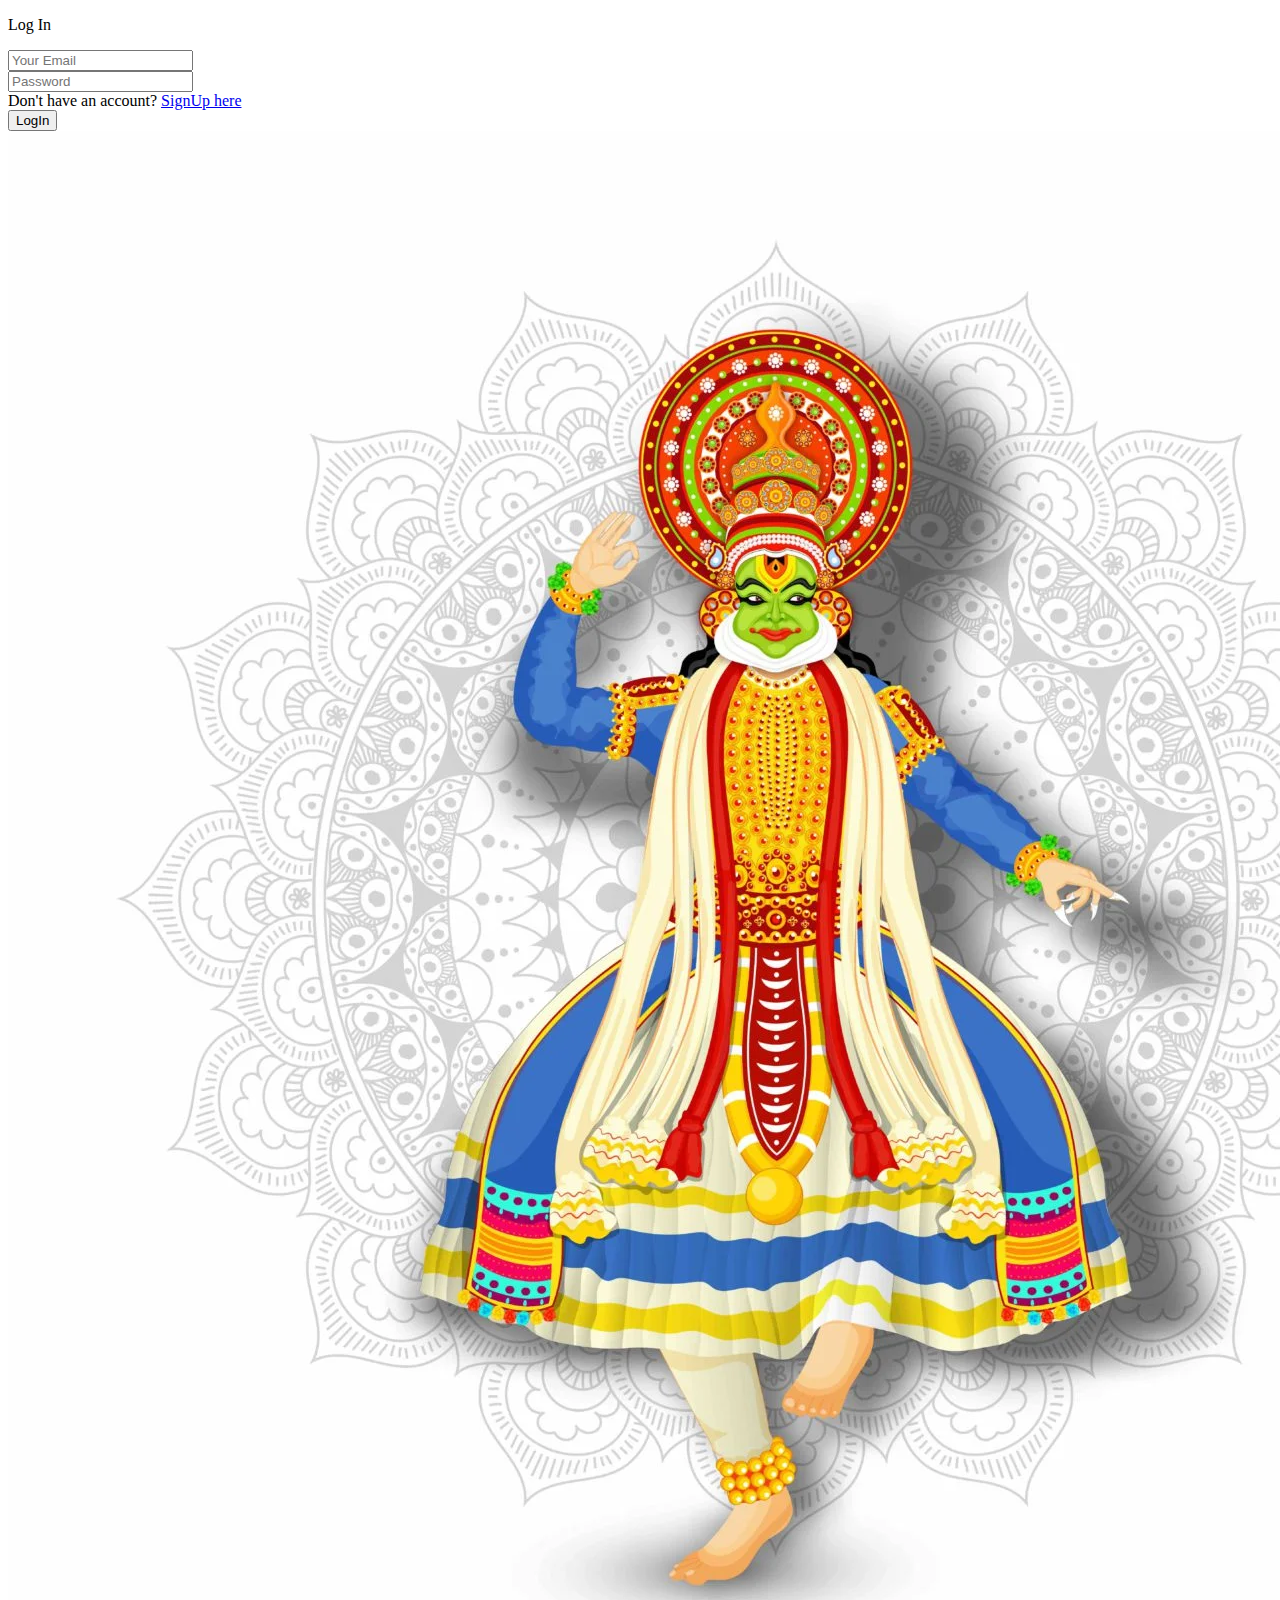
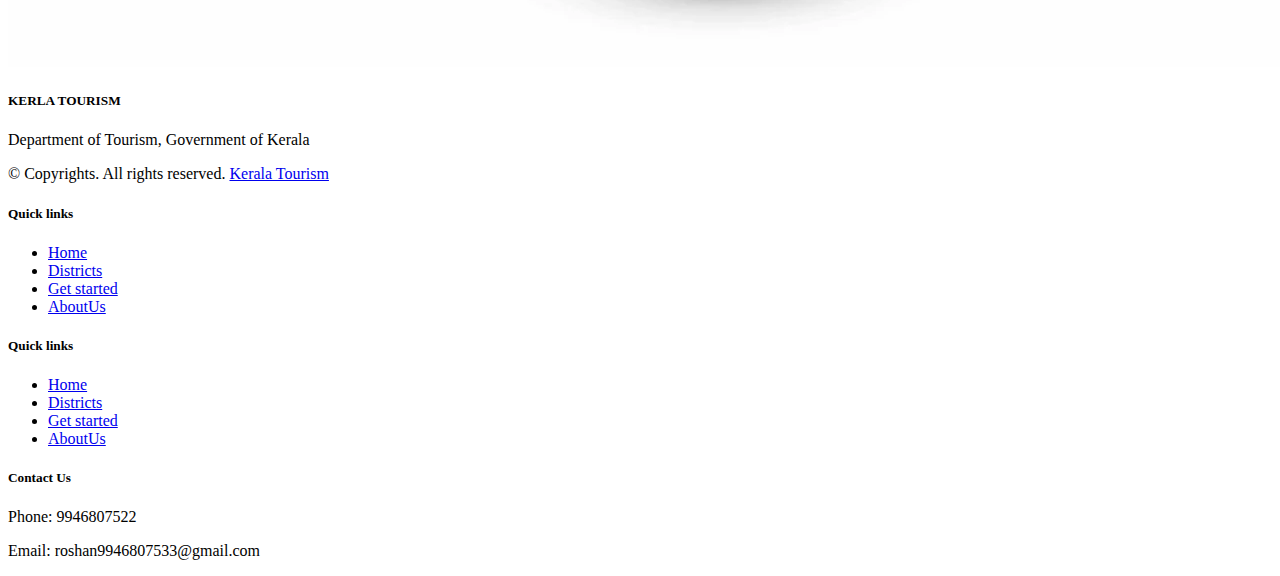
==== login.html @ d575da6b "first" ====
<!DOCTYPE html>
<html lang="en">

<head>
  <meta charset="UTF-8">
  <meta http-equiv="X-UA-Compatible" content="IE=edge">
  <meta name="viewport" content="width=device-width, initial-scale=1.0">
  <title>Kerala Tourism</title>
  <link href="https://cdn.jsdelivr.net/npm/bootstrap@5.0.2/dist/css/bootstrap.min.css" rel="stylesheet"
    integrity="sha384-EVSTQN3/azprG1Anm3QDgpJLIm9Nao0Yz1ztcQTwFspd3yD65VohhpuuCOmLASjC" crossorigin="anonymous">
  <script src="https://cdn.jsdelivr.net/npm/bootstrap@5.0.2/dist/js/bootstrap.bundle.min.js"
    integrity="sha384-MrcW6ZMFYlzcLA8Nl+NtUVF0sA7MsXsP1UyJoMp4YLEuNSfAP+JcXn/tWtIaxVXM"
    crossorigin="anonymous"></script>
    
</head>

<body>
  <section class="vh-100" style="background-image: url(/images/bg-1.jpg);background-size: cover;">
    <div class="container h-100 w-75">
      <div class="row d-flex justify-content-center align-items-center h-100">
        <div class="col-lg-12 col-xl-11">
          <div class="card text-black" style="border-radius: 25px;">
            <div class="card-body p-md-5">
              <div class="row justify-content-center">
                <div class="col-md-10 col-lg-6 col-xl-5 order-2 order-lg-1">

                  <p class="text-center h1 fw-bold mb-5 mx-1 mx-md-4 mt-4">Log In</p>

                  <form class="mx-1 mx-md-4">

                    <div class="d-flex flex-row align-items-center mb-4">
                      <i class="fas fa-envelope fa-lg me-3 fa-fw"></i>
                      <div class="form-outline flex-fill mb-0">
                        <input type="email" id="form3Example3c" class="form-control" placeholder="Your Email" />

                      </div>
                    </div>

                    <div class="d-flex flex-row align-items-center mb-4">
                      <i class="fas fa-lock fa-lg me-3 fa-fw"></i>
                      <div class="form-outline flex-fill mb-0">
                        <input type="password" id="form3Example4c" class="form-control" placeholder="Password" />

                      </div>
                    </div>
                    <div class="form-check d-flex justify-content-center mb-5">
                      <label class="form-check-label" for="form2Example3">
                        Don't have an account? <a href="signup.html">SignUp here</a>
                      </label>
                    </div>

                    <div class="d-flex justify-content-center mx-4 mb-3 mb-lg-4">
                      <button type="button" class="btn btn-warning btn-lg">LogIn</button>
                    </div>

                  </form>

                </div>
                <div class="col-md-10 col-lg-6 col-xl-7 d-flex align-items-center order-1 order-lg-2">

                  <img src="images/kathakali.jpg" class="img-fluid" alt="Sample image">

                </div>
              </div>
            </div>
          </div>
        </div>
      </div>
    </div>
  </section>
  <div class="d-flex flex-column h-100">
    <!-- FOOTER -->
    <footer class="w-100 py-4 flex-shrink-0 bg-dark">
        <div class="container py-4">
            <div class="row gy-4 gx-5">
                <div class="col-lg-4 col-md-6 col-sm-12">
                    <h5 class="h1 text-white">KERLA TOURISM</h5>
                    <p class="small text-muted">Department of Tourism, Government of Kerala</p>
                    <p class="small text-muted mb-0">&copy; Copyrights. All rights reserved. <a class="text-primary" href="#">Kerala Tourism</a></p>
                </div>
                <div class="col-lg-2 col-md-6">
                    <h5 class="text-white mb-3">Quick links</h5>
                    <ul class="list-unstyled text-muted">
                        <li><a href="index.html">Home</a></li>
                        <li><a href="districts.html">Districts</a></li>
                        <li><a href="login.html">Get started</a></li>
                        <li><a href="about.html">AboutUs</a></li>
                    </ul>
                </div>
                <div class="col-lg-2 col-md-6">
                    <h5 class="text-white mb-3">Quick links</h5>
                    <ul class="list-unstyled text-muted">
                        <li><a href="index.html">Home</a></li>
                        <li><a href="districts.html">Districts</a></li>
                        <li><a href="login.html">Get started</a></li>
                        <li><a href="about.html">AboutUs</a></li>
                    </ul>
                </div>
                <div class="col-lg-4 col-md-6">
                    <h5 class="text-white mb-3">Contact Us</h5>
                    <p class="small text-muted">Phone: 9946807522</p>
                    <p class="small text-muted">Email: roshan9946807533@gmail.com</p>
                </div>
            </div>
        </div>
    </footer>
</div>
</body>

</html>
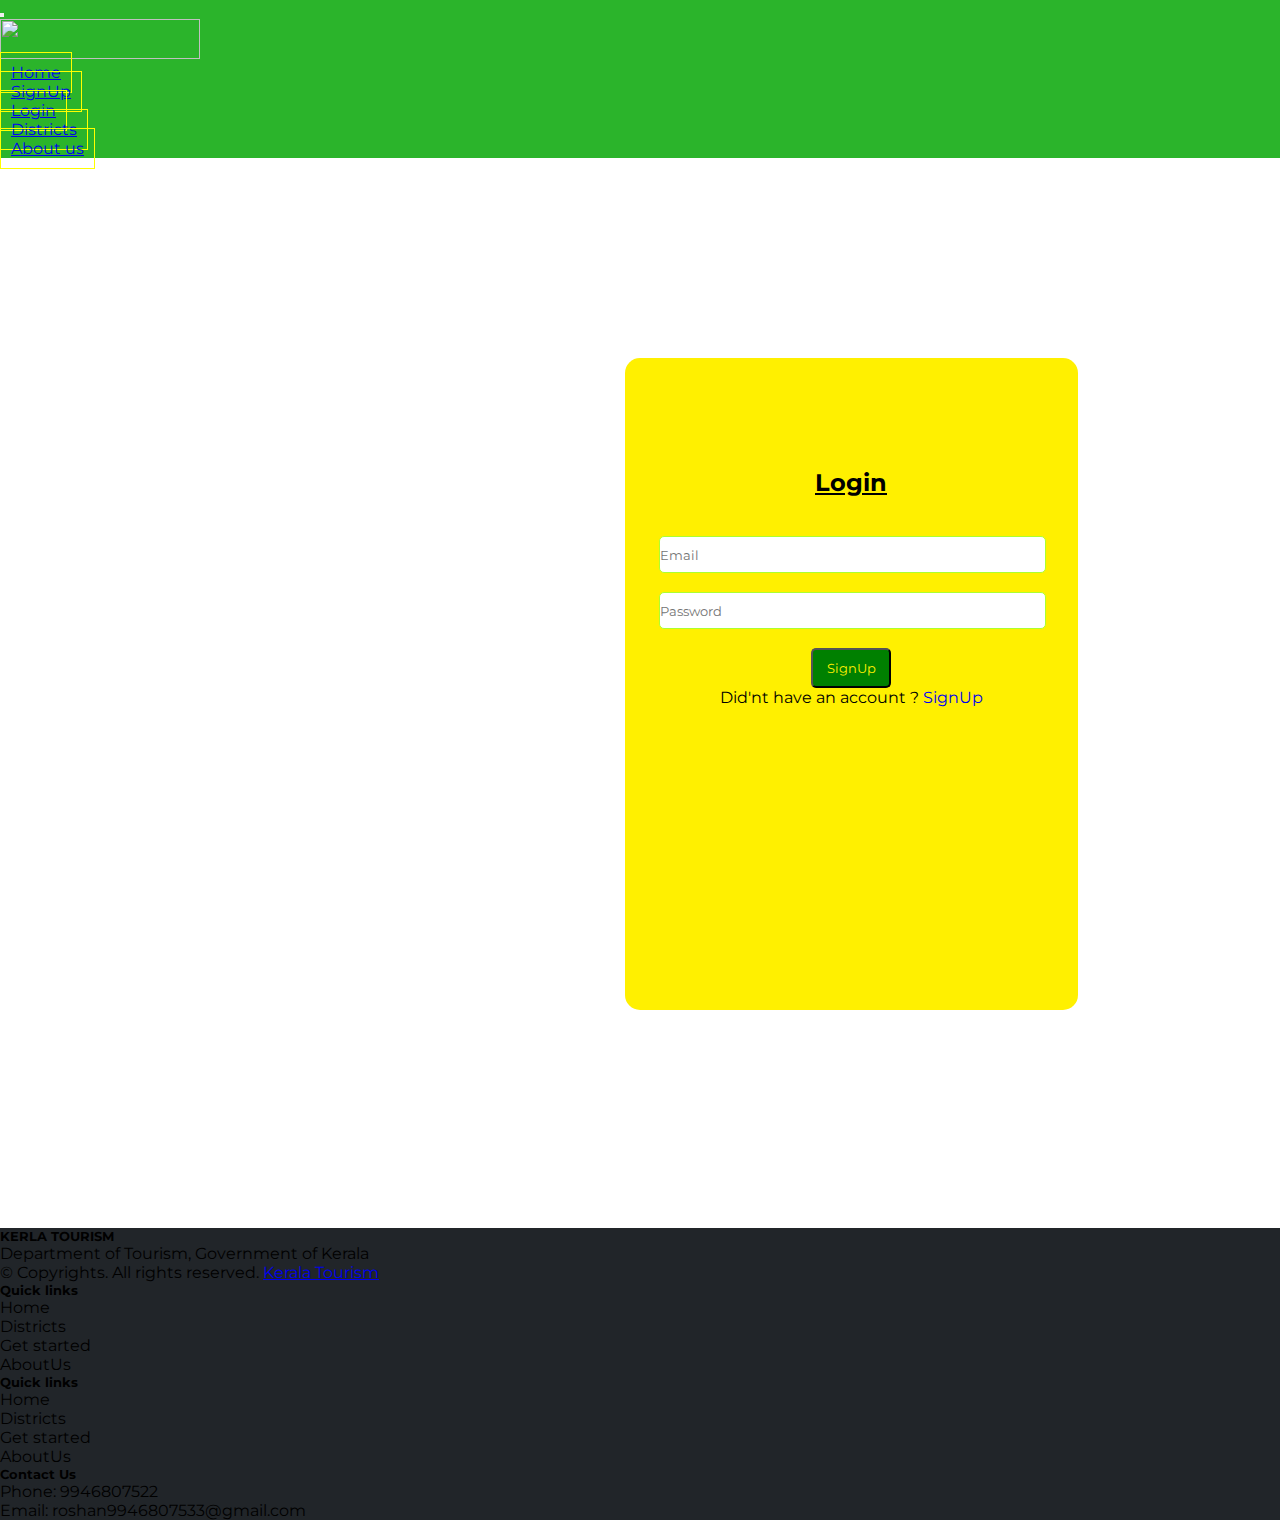
==== commit e6580cd1: "seventh" ====
--- a/login.html
+++ b/login.html
@@ -1,110 +1,115 @@
 <!DOCTYPE html>
 <html lang="en">
-
 <head>
-  <meta charset="UTF-8">
-  <meta http-equiv="X-UA-Compatible" content="IE=edge">
-  <meta name="viewport" content="width=device-width, initial-scale=1.0">
-  <title>Kerala Tourism</title>
-  <link href="https://cdn.jsdelivr.net/npm/bootstrap@5.0.2/dist/css/bootstrap.min.css" rel="stylesheet"
+    <meta charset="UTF-8">
+    <meta http-equiv="X-UA-Compatible" content="IE=edge">
+    <meta name="viewport" content="width=device-width, initial-scale=1.0">
+    <link href="https://cdn.jsdelivr.net/npm/bootstrap@5.0.2/dist/css/bootstrap.min.css" rel="stylesheet"
     integrity="sha384-EVSTQN3/azprG1Anm3QDgpJLIm9Nao0Yz1ztcQTwFspd3yD65VohhpuuCOmLASjC" crossorigin="anonymous">
   <script src="https://cdn.jsdelivr.net/npm/bootstrap@5.0.2/dist/js/bootstrap.bundle.min.js"
     integrity="sha384-MrcW6ZMFYlzcLA8Nl+NtUVF0sA7MsXsP1UyJoMp4YLEuNSfAP+JcXn/tWtIaxVXM"
     crossorigin="anonymous"></script>
-    
+  <!-- Montserrat Font -->
+  <link rel="preconnect" href="https://fonts.googleapis.com" />
+  <link rel="preconnect" href="https://fonts.gstatic.com" crossorigin />
+  <link href="https://fonts.googleapis.com/css2?family=Montserrat:wght@200;300;400;500;600;700;800&display=swap"
+    rel="stylesheet" />
+  <title>Kerala Tourism</title>
+  <link rel="stylesheet" href="css/style.css">
 </head>
-
 <body>
-  <section class="vh-100" style="background-image: url(/images/bg-1.jpg);background-size: cover;">
-    <div class="container h-100 w-75">
-      <div class="row d-flex justify-content-center align-items-center h-100">
-        <div class="col-lg-12 col-xl-11">
-          <div class="card text-black" style="border-radius: 25px;">
-            <div class="card-body p-md-5">
-              <div class="row justify-content-center">
-                <div class="col-md-10 col-lg-6 col-xl-5 order-2 order-lg-1">
-
-                  <p class="text-center h1 fw-bold mb-5 mx-1 mx-md-4 mt-4">Log In</p>
-
-                  <form class="mx-1 mx-md-4">
-
-                    <div class="d-flex flex-row align-items-center mb-4">
-                      <i class="fas fa-envelope fa-lg me-3 fa-fw"></i>
-                      <div class="form-outline flex-fill mb-0">
-                        <input type="email" id="form3Example3c" class="form-control" placeholder="Your Email" />
-
-                      </div>
-                    </div>
-
-                    <div class="d-flex flex-row align-items-center mb-4">
-                      <i class="fas fa-lock fa-lg me-3 fa-fw"></i>
-                      <div class="form-outline flex-fill mb-0">
-                        <input type="password" id="form3Example4c" class="form-control" placeholder="Password" />
-
-                      </div>
-                    </div>
-                    <div class="form-check d-flex justify-content-center mb-5">
-                      <label class="form-check-label" for="form2Example3">
-                        Don't have an account? <a href="signup.html">SignUp here</a>
-                      </label>
-                    </div>
-
-                    <div class="d-flex justify-content-center mx-4 mb-3 mb-lg-4">
-                      <button type="button" class="btn btn-warning btn-lg">LogIn</button>
-                    </div>
-
-                  </form>
-
-                </div>
-                <div class="col-md-10 col-lg-6 col-xl-7 d-flex align-items-center order-1 order-lg-2">
-
-                  <img src="images/kathakali.jpg" class="img-fluid" alt="Sample image">
-
-                </div>
-              </div>
-            </div>
+    <!-- Navbar section -->
+    <nav class="navbar navbar-expand-lg navbar-light">
+        <div class="container-fluid">
+          <button class="navbar-toggler" type="button" data-bs-toggle="collapse" data-bs-target="#navbarTogglerDemo01" aria-controls="navbarTogglerDemo01" aria-expanded="false" aria-label="Toggle navigation">
+            <span class="navbar-toggler-icon"></span>
+          </button>
+          <div class="collapse navbar-collapse" id="navbarTogglerDemo01">
+            <img src="images/kerala-tourism-title.png" alt="" width="200px" height="40px">
+            <ul class="navbar-nav ms-auto mb-2 mb-lg-0">
+              <li class="nav-item">
+                <a class="nav-link active text-white" aria-current="page" href="index.html">Home</a>
+              </li>
+              <li class="nav-item">
+                <a class="nav-link text-white" href="signup.html">SignUp</a>
+              </li>
+              <li class="nav-item">
+                <a class="nav-link  text-white" href="login.html" tabindex="-1" aria-disabled="true">Login</a>
+              </li>
+              <li class="nav-item">
+                <a class="nav-link text-white" href="districts.html" tabindex="-1" aria-disabled="true">Districts</a>
+              </li>
+              <li class="nav-item">
+                <a class="nav-link text-white" href="about.html" tabindex="-1" aria-disabled="true">About us</a>
+              </li>
+            </ul>
           </div>
         </div>
-      </div>
-    </div>
-  </section>
-  <div class="d-flex flex-column h-100">
-    <!-- FOOTER -->
-    <footer class="w-100 py-4 flex-shrink-0 bg-dark">
-        <div class="container py-4">
-            <div class="row gy-4 gx-5">
-                <div class="col-lg-4 col-md-6 col-sm-12">
-                    <h5 class="h1 text-white">KERLA TOURISM</h5>
-                    <p class="small text-muted">Department of Tourism, Government of Kerala</p>
-                    <p class="small text-muted mb-0">&copy; Copyrights. All rights reserved. <a class="text-primary" href="#">Kerala Tourism</a></p>
+        </nav>
+
+        <!-- SignUp Form Section -->
+        <div class="container">
+            <div class="row formS">
+                <div col-sm-12  >
+                    <div class="FormClass">
+                    <form onsubmit="return validate();" action="index.html" class="Myform" >
+                        <br><br><br> <br>
+                        <label for="Heading"><h2 id="formHead">Login</h2></label>
+                        <br> 
+                        <input type="text" placeholder="Email" id="email" class="FormElements">
+                        <div id="emailError"></div>
+                        <br>
+                        <input type="password" placeholder="Password" id="password" class="FormElements">
+                        <div id="passworError"></div>
+                        <br>
+                        <input type="submit" value="SignUp" id="FormBtn">
+                        <br>
+                        <label for=""><p>Did'nt have an account ? <a href="signup.html" id="formLog">SignUp</a></p></label>
+                    </form>
                 </div>
-                <div class="col-lg-2 col-md-6">
-                    <h5 class="text-white mb-3">Quick links</h5>
-                    <ul class="list-unstyled text-muted">
-                        <li><a href="index.html">Home</a></li>
-                        <li><a href="districts.html">Districts</a></li>
-                        <li><a href="login.html">Get started</a></li>
-                        <li><a href="about.html">AboutUs</a></li>
-                    </ul>
+            </div>  
+            </div>
+
+        </div>
+
+
+        <div class="d-flex flex-column h-100">
+            <!-- FOOTER -->
+            <footer class="w-100 py-4 flex-shrink-0 bg-dark">
+                <div class="container py-4">
+                    <div class="row gy-4 gx-5">
+                        <div class="col-lg-4 col-md-6">
+                            <h5 class="h1 text-white">KERLA TOURISM</h5>
+                            <p class="small text-muted">Department of Tourism, Government of Kerala</p>
+                            <p class="small text-muted mb-0">&copy; Copyrights. All rights reserved. <a class="text-primary" href="#">Kerala Tourism</a></p>
+                        </div>
+                        <div class="col-lg-2 col-md-6">
+                            <h5 class="text-white mb-3">Quick links</h5>
+                            <ul class="list-unstyled text-muted">
+                                <li><a href="index.html">Home</a></li>
+                                <li><a href="districts.html">Districts</a></li>
+                                <li><a href="login.html">Get started</a></li>
+                                <li><a href="about.html">AboutUs</a></li>
+                            </ul>
+                        </div>
+                        <div class="col-lg-2 col-md-6">
+                            <h5 class="text-white mb-3">Quick links</h5>
+                            <ul class="list-unstyled text-muted">
+                                <li><a href="index.html">Home</a></li>
+                                <li><a href="districts.html">Districts</a></li>
+                                <li><a href="login.html">Get started</a></li>
+                                <li><a href="about.html">AboutUs</a></li>
+                            </ul>
+                        </div>
+                        <div class="col-lg-4 col-md-6">
+                            <h5 class="text-white mb-3">Contact Us</h5>
+                            <p class="small text-muted">Phone: 9946807522</p>
+                            <p class="small text-muted">Email: roshan9946807533@gmail.com</p>
+                        </div>
+                    </div>
                 </div>
-                <div class="col-lg-2 col-md-6">
-                    <h5 class="text-white mb-3">Quick links</h5>
-                    <ul class="list-unstyled text-muted">
-                        <li><a href="index.html">Home</a></li>
-                        <li><a href="districts.html">Districts</a></li>
-                        <li><a href="login.html">Get started</a></li>
-                        <li><a href="about.html">AboutUs</a></li>
-                    </ul>
-                </div>
-                <div class="col-lg-4 col-md-6">
-                    <h5 class="text-white mb-3">Contact Us</h5>
-                    <p class="small text-muted">Phone: 9946807522</p>
-                    <p class="small text-muted">Email: roshan9946807533@gmail.com</p>
-                </div>
-            </div>
+            </footer>
         </div>
-    </footer>
-</div>
+        <script src="/js/login.js"></script>
 </body>
-
 </html>--- a/css/style.css
+++ b/css/style.css
@@ -0,0 +1,403 @@
+* {
+  margin: 0;
+  padding: 0;
+  font-family: "Montserrat";
+}
+
+/* navbar section */
+.navbar-light{
+  background-color: rgb(43, 180, 43);
+}
+
+.nav-item a{
+  /* font-family: 'Lucida Sans', 'Lucida Sans Regular', 'Lucida Grande', 'Lucida Sans Unicode', Geneva, Verdana, sans-serif; */
+  border: 1px solid yellow;
+  padding: 10px;
+  margin-right: 7px;
+  
+}
+
+.nav-item a:hover{
+  color: rgb(22, 21, 21) !important;
+  background-color: yellow;
+}
+
+
+/* main section */
+
+.container1 {
+  background-color: aliceblue;
+  height: 800px;
+}
+
+.heading {
+  width: 450px;
+  animation: typing 3s steps(20), blink .5s step-end infinite alternate;
+  white-space: nowrap;
+  overflow: hidden;
+  border-right: 0.5px solid;
+  color: rgb(43, 180, 43);
+  text-align: center;
+}
+
+/* moving text animation */
+
+@keyframes typing {
+  from {
+    width: 0
+  }
+}
+
+@keyframes blink {
+  50% {
+    border-color: transparent
+  }
+}
+
+.heading h4 {
+  font-size: 2.5rem;
+  margin-top: 20px;
+
+}
+
+/* paragraph about kerala */
+
+.para {
+  width: 80%;
+}
+
+#para1 {
+  margin-left: 220px;
+  font-style: italic;
+  font-weight: bold;
+  text-align: justify;
+}
+
+#heading1 {
+  color: darkblue;
+  margin-top: 51px;
+  text-align: center;
+  text-decoration: underline;
+  font-size: 36px;
+}
+
+#heading2 {
+  color: darkblue;
+  margin-top: 51px;
+  text-align: center;
+  font-size: 36px;
+}
+
+/*Explore */
+.img-1:hover {
+  transform: scale(1.1);
+  cursor: pointer;
+}
+
+.img-1 {
+  transition: all 0.5s;
+  box-shadow: rgba(0, 0, 0, 0.35) 0px 5px 15px;
+}
+
+/* paragragh about kerala */
+#para3 {
+  color: black;
+  font-style: oblique;
+  font-weight: 500;
+  text-align: justify;
+  background-color:aliceblue;
+  line-height: 35px;
+
+}
+
+/* famous in kerala */
+#heading3 {
+  color: black;
+  margin-top: 51px;
+  text-align: center;
+  font-size: 30px;
+  font-style: italic;
+  text-decoration: underline;
+
+}
+
+.img-2:hover {
+  transform: scale(1.1);
+  cursor: pointer;
+}
+
+.img-2 {
+  transition: all 0.5s;
+  box-shadow: rgba(0, 0, 0, 0.35) 0px 5px 15px;
+}
+
+
+/* footer section */
+.d-flex {
+  background: #2a2e32;
+  margin-top: 70px;
+}
+
+
+.text-small {
+  font-size: 0.9rem;
+}
+
+.form-control {
+  background: #212529;
+  border-color: #545454;
+}
+
+.form-control:focus {
+  background: #212529;
+}
+
+footer {
+  background: #212529;
+}
+
+.list-unstyled li a {
+  color: inherit;
+  text-decoration: none;
+  transition: all 0.3s;
+}
+
+.list-unstyled li a:focus,
+a:hover {
+  text-decoration: none;
+}
+
+/* districts page */
+
+#card1 {
+  margin-left: 256px;
+}
+
+
+.stacked {
+  position: relative;
+  width: 100%;
+  height: 100%;
+  transition: all 0.5s;
+}
+
+.stacked:hover {
+  transform: scale(1.05);
+}
+
+
+.media {
+  position: absolute;
+  z-index: 0;
+  height: 100%;
+  width: 100%;
+}
+
+.image-text {
+  position: absolute;
+  color: white;
+  font-weight: bold;
+  opacity: 0;
+  z-index: 1;
+  height: 100%;
+  width: 100%;
+
+  display: flex;
+  justify-content: center;
+  align-items: center;
+  transition: all 0.5s;
+}
+
+
+
+.image-text:hover {
+
+  opacity: 1;
+  transform: scale(1.1);
+  cursor: pointer;
+}
+
+/* Each districts detials page */
+
+
+.ds{
+  background-color: yellow;
+  padding: 3px;
+  margin-top: 50px;
+
+}
+
+#para5{
+  margin-top: 30px;
+}
+
+#img-tvm{
+  background-size: cover;
+  width: 655px;
+  height: 416px;
+}
+
+#heading6{
+ 
+  text-align: center;
+  color: darkblue;
+  font-style: italic;
+  font-family: 'Times New Roman', Times, serif;
+  font-weight: bold;
+  text-decoration: underline;
+}
+
+#heading7{
+  background-color: darkblue;
+  color: white;
+  margin-top: 30px;
+  text-align: justify;
+}
+
+#ds-img1{
+  width: 745px;
+  height: 387px;
+}
+
+/* Signup and Login */
+
+
+.formS{
+  background-image: url(/images/bg-1.jpg);
+  background-size: cover;
+   display: flex;
+  width: 100% ; 
+  align-items: center;
+  justify-content: center;
+
+ 
+}
+
+.Myform{
+background-color: #fff000;
+height: 584px;
+width: 385px;
+padding: 34px;
+margin-top: 200px;
+margin-left: 422px;
+border-radius: 15px;
+text-align: center;
+}
+
+
+.FormClass{
+height: 800px;
+}
+.FormElements{
+width: 100%;
+color: green;
+border-radius: 5px;
+border: 1px solid greenyellow;
+height: 35px;
+}
+
+#formHead{
+padding-bottom: 20px;
+text-decoration: underline;
+}
+
+#FormBtn{
+width: 80px;
+height: 40px;
+background-color: green;
+color: #fff000;
+border-radius: 5px;
+}
+
+#formLog{
+text-decoration: none;
+}
+
+/* 
+.formImage{
+  margin-left: 100px;
+} */
+
+/* About us page */
+
+#about-head{
+  text-align: center;
+  margin-top: 30px;
+  font-family: 'Times New Roman', Times, serif;
+  font-style: italic;
+}
+
+#about-para{
+  line-height: 30px;
+}
+
+.contact-form{
+  display: flex;
+  align-items: center;
+  justify-content: center;
+  flex-direction: column;
+  background-color: rgb(43, 180, 43);
+    padding: 10px;
+    width: 450px;
+    height: 555px;
+    border-radius: 67px;
+
+   
+
+}
+
+
+.form-control1{
+  border-radius: 10px;
+  border-color: yellow;
+  width: 250px;
+}
+
+.textarea1{
+  border-radius: 10px;
+  text-align: center;
+  border-color: yellow;
+}
+
+
+.fa-instagram {
+  background: #125688;
+  color: white;
+}
+
+.fa-linkedin {
+  background: #007bb5;
+  color: white;
+}
+
+.fa-twitter {
+  background: #55ACEE;
+  color: white;
+}
+
+.fa-github {
+  background: #dadee0;
+  color: rgb(4, 4, 4);
+}
+
+.fa-google {
+  background: #dd4b39;
+  color: white;
+}
+
+.fa{
+  width: 70px;
+  height: 70px;
+  text-align: center;
+  padding: 18px;
+  text-decoration: none;
+  font-size: 40px;
+  font-weight: bold;
+  border-radius: 10px;
+}
+
+.social a{
+  font-size: 36px;
+}
+
+
